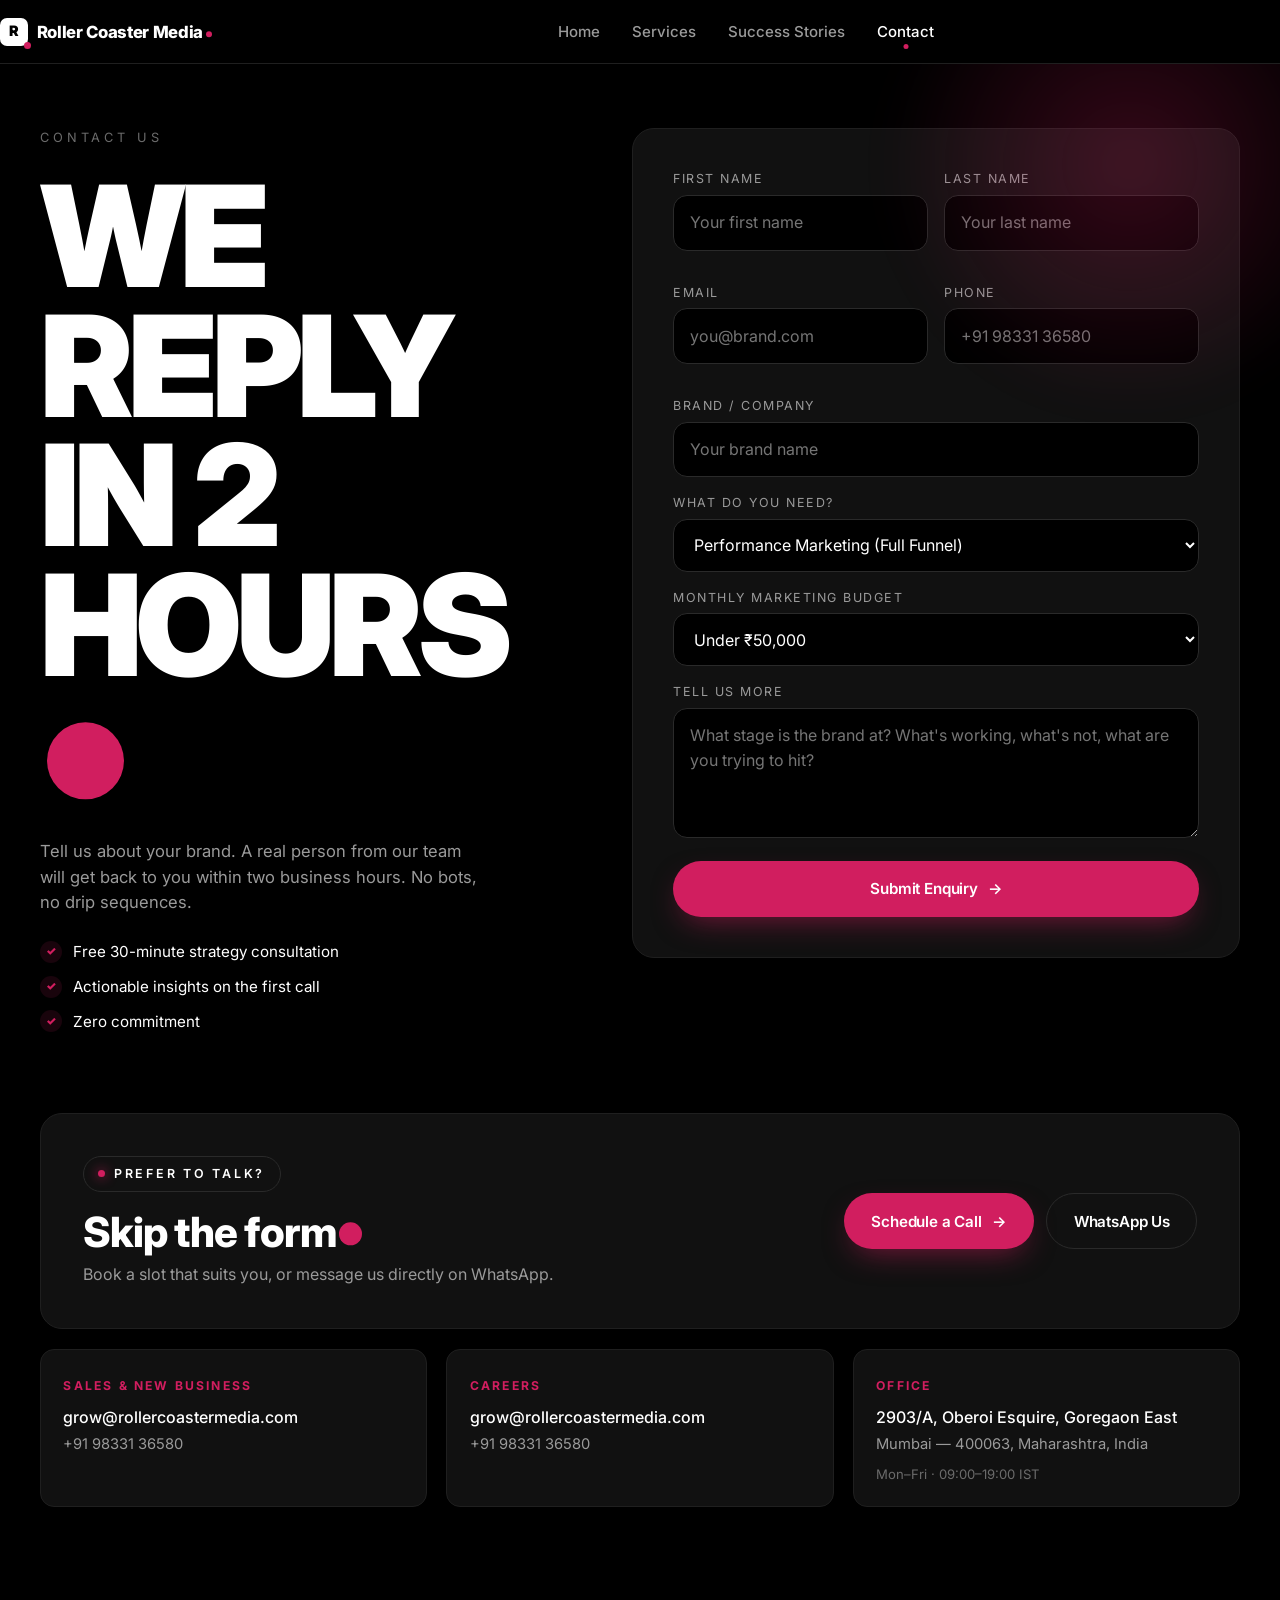
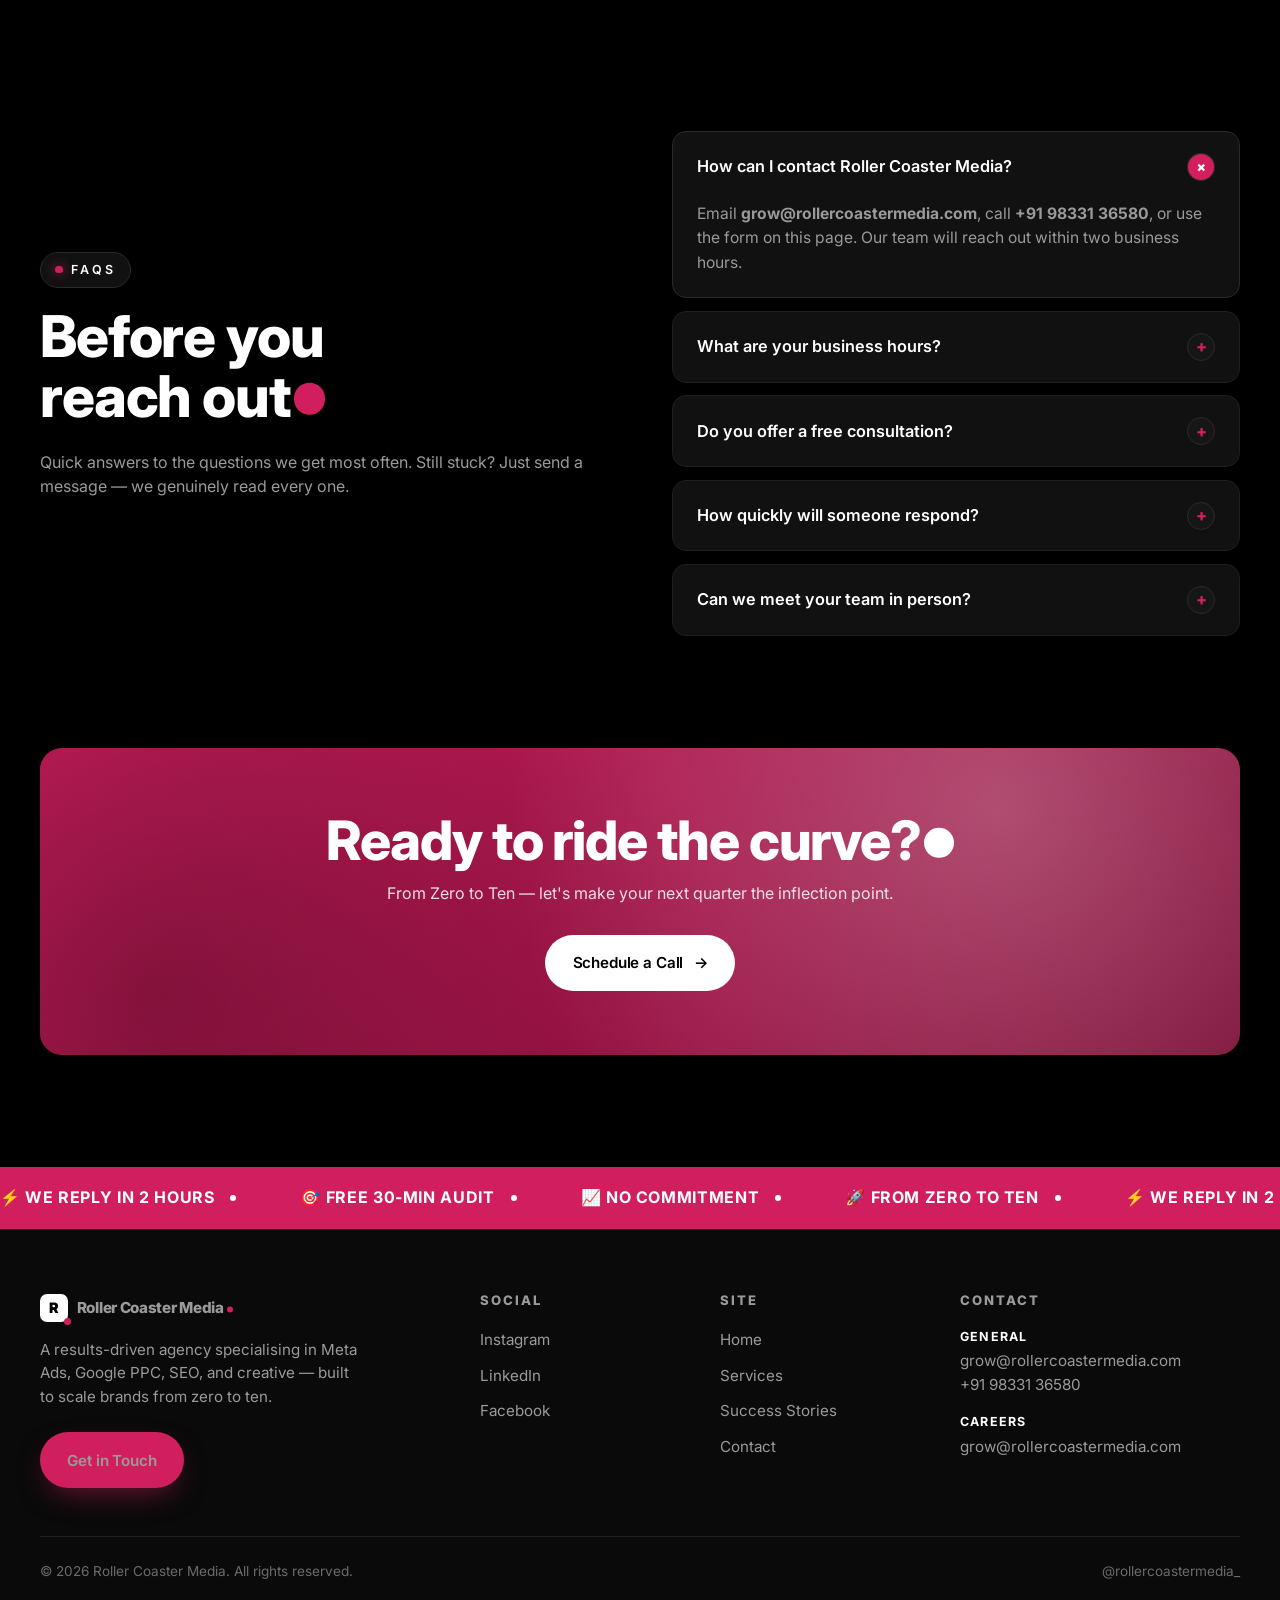
==== contact/index.html @ c0e404f9 "Add files via upload" ====
<!DOCTYPE html>
<html lang="en">
<head>
<meta charset="UTF-8">
<meta name="viewport" content="width=device-width, initial-scale=1.0">
<link rel="icon" href="../favicon.ico" sizes="any">
<link rel="icon" href="../favicon.svg" type="image/svg+xml">
<link rel="icon" href="../favicon-32.png" type="image/png" sizes="32x32">
<link rel="apple-touch-icon" href="../apple-touch-icon.png">
<link rel="manifest" href="../site.webmanifest">
<meta name="theme-color" content="#000000">
<title>Contact — Roller Coaster Media</title>
<meta name="description" content="Talk to Roller Coaster Media. Book a free 30-minute strategy call. We reply in 2 hours.">
<link rel="preconnect" href="https://fonts.googleapis.com">
<link rel="preconnect" href="https://fonts.gstatic.com" crossorigin>
<link href="https://fonts.googleapis.com/css2?family=Inter:wght@400;500;600;700;800;900&display=swap" rel="stylesheet">
<link rel="stylesheet" href="../styles.css">
<!-- Meta Pixel Code -->
<script>
!function(f,b,e,v,n,t,s)
{if(f.fbq)return;n=f.fbq=function(){n.callMethod?
n.callMethod.apply(n,arguments):n.queue.push(arguments)};
if(!f._fbq)f._fbq=n;n.push=n;n.loaded=!0;n.version='2.0';
n.queue=[];t=b.createElement(e);t.async=!0;
t.src=v;s=b.getElementsByTagName(e)[0];
s.parentNode.insertBefore(t,s)}(window, document,'script',
'https://connect.facebook.net/en_US/fbevents.js');
fbq('init', '1390845873037111');
fbq('track', 'PageView');
</script>
<noscript><img height="1" width="1" style="display:none"
src="https://www.facebook.com/tr?id=1390845873037111&ev=PageView&noscript=1"
/></noscript>
<!-- End Meta Pixel Code -->
</head>
<body>

<!-- NAV -->
<header class="nav">
    <div class="container nav-inner">
        <a href="../" class="brand">
            <span class="mark">R</span>
            <span>Roller Coaster Media<span class="dot" style="background:var(--rcm-magenta);width:6px;height:6px;display:inline-block;border-radius:50%;margin-left:3px;"></span></span>
        </a>
        <ul class="nav-links">
            <li><a href="../">Home</a></li>
            <li><a href="../services/">Services</a></li>
            <li><a href="../success-stories/">Success Stories</a></li>
            <li><a href="../contact/" class="active">Contact</a></li>
        </ul>
        <div class="nav-cta">
            <button class="menu-toggle" aria-label="Open menu">
                <svg width="20" height="20" viewBox="0 0 24 24" fill="none" stroke="currentColor" stroke-width="2.2"><path d="M4 7h16M4 12h16M4 17h16"/></svg>
            </button>
        </div>
    </div>
</header>

<!-- CONTACT TOP: heading + form -->
<section class="hero contact-top" id="contact-form">
    <div class="container">
        <div class="contact-grid">
            <div class="contact-intro">
                <p class="hero-tag">Contact Us</p>
                <h1 class="contact-h1">We reply<br>in 2 hours<span class="dot"></span></h1>
                <p class="sub">Tell us about your brand. A real person from our team will get back to you within two business hours. No bots, no drip sequences.</p>
                <ul class="contact-points">
                    <li>Free 30-minute strategy consultation</li>
                    <li>Actionable insights on the first call</li>
                    <li>Zero commitment</li>
                </ul>
            </div>
            <div class="contact-form-wrap">
                <form class="form" data-formspree action="https://formspree.io/f/xwlpdyoe" method="POST">
                    <div class="row">
                        <div class="field">
                            <label for="fname">First name</label>
                            <input id="fname" name="first_name" type="text" required placeholder="Your first name">
                        </div>
                        <div class="field">
                            <label for="lname">Last name</label>
                            <input id="lname" name="last_name" type="text" required placeholder="Your last name">
                        </div>
                    </div>
                    <div class="row">
                        <div class="field">
                            <label for="email">Email</label>
                            <input id="email" name="email" type="email" required placeholder="you@brand.com">
                        </div>
                        <div class="field">
                            <label for="phone">Phone</label>
                            <input id="phone" name="phone" type="tel" placeholder="+91 98331 36580">
                        </div>
                    </div>
                    <div class="field">
                        <label for="brand">Brand / Company</label>
                        <input id="brand" name="brand" type="text" placeholder="Your brand name">
                    </div>
                    <div class="field">
                        <label for="service">What do you need?</label>
                        <select id="service" name="service">
                            <option>Performance Marketing (Full Funnel)</option>
                            <option>Meta Ads</option>
                            <option>Google PPC</option>
                            <option>SEO</option>
                            <option>Social Media Management</option>
                            <option>Creative &amp; Copy</option>
                            <option>Not sure yet — let's chat</option>
                        </select>
                    </div>
                    <div class="field">
                        <label for="budget">Monthly marketing budget</label>
                        <select id="budget" name="budget">
                            <option>Under ₹50,000</option>
                            <option>₹50,000 – ₹1,50,000</option>
                            <option>₹1,50,000 – ₹5,00,000</option>
                            <option>₹5,00,000 – ₹15,00,000</option>
                            <option>₹15,00,000+</option>
                        </select>
                    </div>
                    <div class="field">
                        <label for="msg">Tell us more</label>
                        <textarea id="msg" name="message" placeholder="What stage is the brand at? What's working, what's not, what are you trying to hit?"></textarea>
                    </div>
                    <!-- Honeypot anti-spam (bots fill this; humans don't see it) -->
                    <input type="text" name="_gotcha" style="display:none" tabindex="-1" autocomplete="off">
                    <button type="submit" class="btn btn-primary" style="width:100%;">Submit Enquiry <span class="arrow">→</span></button>
                    <p class="form-status" data-form-status style="margin:1rem 0 0;font-size:.9rem;color:var(--rcm-text-muted);display:none;"></p>
                </form>
            </div>
        </div>
    </div>
</section>

<!-- PREFER TO TALK: call + WhatsApp + details -->
<section style="padding-top:0;">
    <div class="container">
        <div class="talk-band reveal">
            <div>
                <span class="eyebrow">Prefer to talk?</span>
                <h2 style="margin-top:1.2rem;">Skip the form<span class="dot"></span></h2>
                <p style="margin:0;">Book a slot that suits you, or message us directly on WhatsApp.</p>
            </div>
            <div class="talk-actions">
                <a href="https://calendly.com/aayushkothari1997/30min" target="_blank" rel="noopener" class="btn btn-primary">Schedule a Call <span class="arrow">→</span></a>
                <a href="https://wa.me/919833136580" target="_blank" rel="noopener" class="btn btn-ghost">WhatsApp Us</a>
            </div>
        </div>

        <div class="contact-cards reveal">
            <div class="contact-card">
                <strong>Sales &amp; New Business</strong>
                <div class="main"><a href="mailto:grow@rollercoastermedia.com">grow@rollercoastermedia.com</a></div>
                <div class="sub2"><a href="tel:+919833136580">+91 98331 36580</a></div>
            </div>
            <div class="contact-card">
                <strong>Careers</strong>
                <div class="main"><a href="mailto:grow@rollercoastermedia.com">grow@rollercoastermedia.com</a></div>
                <div class="sub2"><a href="tel:+919833136580">+91 98331 36580</a></div>
            </div>
            <div class="contact-card">
                <strong>Office</strong>
                <div class="main">2903/A, Oberoi Esquire, Goregaon East</div>
                <div class="sub2">Mumbai &mdash; 400063, Maharashtra, India</div>
                <div class="hours">Mon–Fri · 09:00–19:00 IST</div>
            </div>
        </div>
    </div>
</section>

<!-- FAQ -->
<section>
    <div class="container">
        <div class="split">
            <div class="reveal">
                <span class="eyebrow">FAQs</span>
                <h2 style="margin-top:1.2rem;">Before you <br>reach out<span class="dot"></span></h2>
                <p>Quick answers to the questions we get most often. Still stuck? Just send a message — we genuinely read every one.</p>
            </div>
            <div class="faq-list reveal">
                <details class="faq" open>
                    <summary>How can I contact Roller Coaster Media?</summary>
                    <div class="body">Email <strong>grow@rollercoastermedia.com</strong>, call <strong>+91 98331 36580</strong>, or use the form on this page. Our team will reach out within two business hours.</div>
                </details>
                <details class="faq">
                    <summary>What are your business hours?</summary>
                    <div class="body">Monday to Friday, 9:00 AM – 7:00 PM IST. Messages received outside these hours get a reply on the next working day.</div>
                </details>
                <details class="faq">
                    <summary>Do you offer a free consultation?</summary>
                    <div class="body">Yes — every new conversation starts with a free 30-minute audit. We use it to understand your business and recommend the right approach. No commitment required.</div>
                </details>
                <details class="faq">
                    <summary>How quickly will someone respond?</summary>
                    <div class="body">Within two business hours on weekdays. If you reach out over the weekend, expect a reply by Monday morning IST.</div>
                </details>
                <details class="faq">
                    <summary>Can we meet your team in person?</summary>
                    <div class="body">In-person meetings can be arranged at our Mumbai office. Most discovery calls happen over Google Meet or Zoom — it's faster and lets us share screens.</div>
                </details>
            </div>
        </div>
    </div>
</section>

<!-- BIG CTA -->
<section style="padding-top:0;">
    <div class="container">
        <div class="cta-band reveal">
            <h2>Ready to ride the curve?<span class="dot" style="background:#fff;"></span></h2>
            <p>From Zero to Ten — let's make your next quarter the inflection point.</p>
            <a href="https://calendly.com/aayushkothari1997/30min" target="_blank" rel="noopener" class="btn btn-white">Schedule a Call <span class="arrow">→</span></a>
        </div>
    </div>
</section>

<!-- TICKER -->
<div class="ticker marquee">
    <div class="marquee-track">
        <span class="marquee-item">⚡ WE REPLY IN 2 HOURS</span>
        <span class="marquee-item">🎯 FREE 30-MIN AUDIT</span>
        <span class="marquee-item">📈 NO COMMITMENT</span>
        <span class="marquee-item">🚀 FROM ZERO TO TEN</span>
        <span class="marquee-item">⚡ WE REPLY IN 2 HOURS</span>
        <span class="marquee-item">🎯 FREE 30-MIN AUDIT</span>
        <span class="marquee-item">📈 NO COMMITMENT</span>
        <span class="marquee-item">🚀 FROM ZERO TO TEN</span>
    </div>
</div>

<!-- FOOTER -->
<footer class="footer">
    <div class="container">
        <div class="footer-grid">
            <div class="brand-block">
                <a href="../" class="brand">
                    <span class="mark">R</span>
                    <span>Roller Coaster Media<span class="dot" style="background:var(--rcm-magenta);width:6px;height:6px;display:inline-block;border-radius:50%;margin-left:3px;"></span></span>
                </a>
                <p>A results-driven agency specialising in Meta Ads, Google PPC, SEO, and creative — built to scale brands from zero to ten.</p>
                <a href="https://calendly.com/aayushkothari1997/30min" target="_blank" rel="noopener" class="btn btn-primary">Get in Touch</a>
            </div>
            <div>
                <h4>Social</h4>
                <ul>
                    <li><a href="https://www.instagram.com/rollercoastermedia_?utm_source=ig_web_button_share_sheet&amp;igsh=ZDNlZDc0MzIxNw==" target="_blank" rel="noopener">Instagram</a></li>
                    <li><a href="https://www.linkedin.com/company/roller-coaster-media/?viewAsMember=true" target="_blank" rel="noopener">LinkedIn</a></li>
                    <li><a href="https://www.facebook.com/profile.php?id=61573423359016" target="_blank" rel="noopener">Facebook</a></li>
                </ul>
            </div>
            <div>
                <h4>Site</h4>
                <ul>
                    <li><a href="../">Home</a></li>
                    <li><a href="../services/">Services</a></li>
                    <li><a href="../success-stories/">Success Stories</a></li>
                    <li><a href="../contact/">Contact</a></li>
                </ul>
            </div>
            <div>
                <h4>Contact</h4>
                <div class="contact-item">
                    <strong>General</strong>
                    <a href="mailto:grow@rollercoastermedia.com">grow@rollercoastermedia.com</a><br><a href="tel:+919833136580">+91 98331 36580</a>
                </div>
                <div class="contact-item" style="margin-top:1rem;">
                    <strong>Careers</strong>
                    <a href="mailto:grow@rollercoastermedia.com">grow@rollercoastermedia.com</a>
                </div>
            </div>
        </div>
        <div class="footer-bottom">
            <div>© <span data-year>2026</span> Roller Coaster Media. All rights reserved.</div>
            <div>@rollercoastermedia_</div>
        </div>
    </div>
</footer>

<script src="../script.js"></script>
</body>
</html>
---- styles.css ----
/* ============================================
   ROLLER COASTER MEDIA — Brand stylesheet
   Palette: Pure black + crisp white + magenta dot accent
   Type:    Bold sans-serif (Inter / system stack)
   ============================================ */

/* ---------- DESIGN TOKENS ---------- */
:root {
    --rcm-black: #000000;
    --rcm-off-black: #0a0a0a;
    --rcm-surface: #111111;
    --rcm-surface-2: #161616;
    --rcm-border: #1f1f1f;
    --rcm-border-strong: #2a2a2a;
    --rcm-text: #ffffff;
    --rcm-text-muted: #9a9a9a;
    --rcm-text-dim: #6b6b6b;
    --rcm-magenta: #d11e5f;
    --rcm-magenta-bright: #ec1d6e;
    --rcm-magenta-soft: rgba(209, 30, 95, 0.12);

    --max-w: 1280px;
    --gutter: clamp(1.25rem, 4vw, 2.5rem);

    --radius-sm: 6px;
    --radius: 14px;
    --radius-lg: 22px;
    --radius-pill: 999px;

    --ease: cubic-bezier(.2, .8, .2, 1);

    --font-sans: 'Inter', -apple-system, BlinkMacSystemFont, "Segoe UI",
        Roboto, Helvetica, Arial, sans-serif;
}

/* ---------- RESET ---------- */
*, *::before, *::after { box-sizing: border-box; }
html { -webkit-text-size-adjust: 100%; scroll-behavior: smooth; }
body {
    margin: 0;
    background: var(--rcm-black);
    color: var(--rcm-text);
    font-family: var(--font-sans);
    font-size: 16px;
    line-height: 1.55;
    -webkit-font-smoothing: antialiased;
    -moz-osx-font-smoothing: grayscale;
    overflow-x: hidden;
}
img, svg { max-width: 100%; display: block; }
a { color: inherit; text-decoration: none; }
button { font: inherit; cursor: pointer; }
input, textarea, select { font: inherit; color: inherit; }

/* ---------- TYPOGRAPHY ---------- */
h1, h2, h3, h4 {
    margin: 0 0 .4em;
    font-weight: 800;
    letter-spacing: -0.02em;
    line-height: 1.04;
}
h1 { font-size: clamp(2.6rem, 7vw, 6rem); }
h2 { font-size: clamp(2rem, 4.5vw, 3.6rem); }
h3 { font-size: clamp(1.35rem, 2.2vw, 1.8rem); }
h4 { font-size: 1.1rem; letter-spacing: 0; }
p  { margin: 0 0 1em; color: var(--rcm-text-muted); }

.eyebrow {
    display: inline-flex;
    align-items: center;
    gap: .55rem;
    font-size: .78rem;
    font-weight: 600;
    letter-spacing: .22em;
    text-transform: uppercase;
    color: var(--rcm-text);
    padding: .45rem .9rem;
    border: 1px solid var(--rcm-border-strong);
    border-radius: var(--radius-pill);
    background: var(--rcm-surface);
}
.eyebrow::before {
    content: "";
    width: .45rem; height: .45rem;
    border-radius: 50%;
    background: var(--rcm-magenta);
    box-shadow: 0 0 12px var(--rcm-magenta);
}

/* Magenta dot — signature brand mark */
.dot {
    display: inline-block;
    width: .55em; height: .55em;
    background: var(--rcm-magenta);
    border-radius: 50%;
    vertical-align: baseline;
    margin-left: .05em;
    transform: translateY(-.04em);
}
.accent { color: var(--rcm-magenta); }

/* ---------- LAYOUT ---------- */
.container {
    max-width: var(--max-w);
    margin: 0 auto;
    padding: 0 var(--gutter);
}
section { padding: clamp(4rem, 9vw, 7rem) 0; position: relative; }
.section-head { max-width: 760px; margin-bottom: 3rem; }
.section-head h2 { margin-bottom: .6rem; }
.section-head p { font-size: 1.05rem; max-width: 580px; }

/* ---------- BUTTONS ---------- */
.btn {
    display: inline-flex;
    align-items: center;
    justify-content: center;
    gap: .65rem;
    padding: .95rem 1.65rem;
    border-radius: var(--radius-pill);
    font-weight: 600;
    font-size: .95rem;
    letter-spacing: -0.01em;
    border: 1px solid transparent;
    transition: transform .25s var(--ease), background .25s, color .25s, border-color .25s;
    white-space: nowrap;
}
.btn:hover { transform: translateY(-2px); }
.btn-primary {
    background: var(--rcm-magenta);
    color: #fff;
    box-shadow: 0 12px 30px -10px rgba(209, 30, 95, .55);
}
.btn-primary:hover { background: var(--rcm-magenta-bright); }
.btn-ghost {
    background: transparent;
    color: var(--rcm-text);
    border-color: var(--rcm-border-strong);
}
.btn-ghost:hover { background: #fff; color: var(--rcm-black); border-color: #fff; }
.btn-white { background: #fff; color: var(--rcm-black); }
.btn-white:hover { background: var(--rcm-magenta); color: #fff; }
.btn .arrow { transition: transform .25s var(--ease); }
.btn:hover .arrow { transform: translateX(4px); }

/* ---------- NAVBAR ---------- */
.nav {
    position: sticky;
    top: 0; z-index: 80;
    background: rgba(0, 0, 0, .75);
    backdrop-filter: blur(14px);
    -webkit-backdrop-filter: blur(14px);
    border-bottom: 1px solid var(--rcm-border);
}
.nav-inner {
    display: flex;
    align-items: center;
    justify-content: space-between;
    padding: 1.1rem 0;
}
.brand {
    display: inline-flex;
    align-items: center;
    gap: .55rem;
    font-weight: 800;
    font-size: 1.05rem;
    letter-spacing: -0.02em;
}
.brand .mark {
    width: 28px; height: 28px;
    background: #fff;
    color: var(--rcm-black);
    border-radius: 7px;
    display: grid; place-items: center;
    font-size: .9rem;
    font-weight: 900;
    position: relative;
}
.brand .mark::after {
    content: "";
    position: absolute;
    width: 7px; height: 7px;
    background: var(--rcm-magenta);
    border-radius: 50%;
    right: -3px; bottom: -3px;
}
.nav-links {
    display: flex; gap: 2rem;
    list-style: none; margin: 0; padding: 0;
}
.nav-links a {
    font-size: .94rem;
    color: var(--rcm-text-muted);
    font-weight: 500;
    position: relative;
    transition: color .2s;
}
.nav-links a:hover,
.nav-links a.active { color: #fff; }
.nav-links a.active::after {
    content: "";
    position: absolute;
    left: 50%; bottom: -8px;
    width: 5px; height: 5px;
    background: var(--rcm-magenta);
    border-radius: 50%;
    transform: translateX(-50%);
}
.nav-cta { display: inline-flex; align-items: center; gap: .8rem; }
.menu-toggle {
    display: none;
    background: transparent;
    border: 1px solid var(--rcm-border-strong);
    border-radius: 10px;
    width: 42px; height: 42px;
    place-items: center;
    color: #fff;
}

@media (max-width: 880px) {
    .nav-links {
        position: fixed;
        inset: 64px 0 auto 0;
        flex-direction: column;
        background: var(--rcm-black);
        padding: 1.5rem var(--gutter) 2rem;
        gap: 1.2rem;
        border-bottom: 1px solid var(--rcm-border);
        transform: translateY(-110%);
        visibility: hidden;
        transition: transform .35s var(--ease), visibility .35s;
    }
    .nav-links.open { transform: translateY(0); visibility: visible; }
    .nav-links a { font-size: 1.1rem; color: #fff; }
    .menu-toggle { display: grid; }
    .nav-cta .btn { display: none; }
}

/* ---------- HERO (big poster type) ---------- */
.hero {
    padding-top: clamp(3rem, 7vw, 5rem);
    padding-bottom: clamp(3rem, 7vw, 5rem);
    position: relative;
    overflow: hidden;
}
.hero::before {
    content: "";
    position: absolute;
    width: 700px; height: 700px;
    background: radial-gradient(closest-side, rgba(209, 30, 95, .25), transparent 70%);
    top: -250px; right: -200px;
    filter: blur(20px);
    pointer-events: none;
}
.hero-grid {
    display: grid;
    grid-template-columns: 1.4fr 1fr;
    gap: clamp(2rem, 6vw, 5rem);
    align-items: end;
}
.hero h1 {
    font-size: clamp(3rem, 11vw, 9rem);
    font-weight: 900;
    text-transform: uppercase;
    letter-spacing: -0.04em;
    line-height: .92;
}
.hero h1 span.line { display: block; }
.hero .sub {
    font-size: clamp(1rem, 1.3vw, 1.15rem);
    color: var(--rcm-text-muted);
    max-width: 460px;
    margin: 0 0 2rem;
}
.hero-tag {
    font-size: .8rem;
    letter-spacing: .3em;
    text-transform: uppercase;
    color: var(--rcm-text-dim);
    margin-bottom: 1.5rem;
}
.hero-actions { display: flex; gap: 1rem; flex-wrap: wrap; }

@media (max-width: 880px) {
    .hero-grid { grid-template-columns: 1fr; }
}

/* ---------- MARQUEE TRUST STRIP ---------- */
.marquee {
    border-block: 1px solid var(--rcm-border);
    background: var(--rcm-off-black);
    padding: 1.4rem 0;
    overflow: hidden;
}
.marquee-track {
    display: flex;
    gap: 4rem;
    white-space: nowrap;
    animation: scroll 35s linear infinite;
    width: max-content;
}
.marquee-item {
    font-weight: 700;
    font-size: 1.4rem;
    letter-spacing: -0.02em;
    color: var(--rcm-text-muted);
    display: inline-flex;
    align-items: center;
    gap: 1rem;
}
.marquee-item::after {
    content: "";
    width: 6px; height: 6px;
    background: var(--rcm-magenta);
    border-radius: 50%;
    display: inline-block;
}
@keyframes scroll {
    from { transform: translateX(0); }
    to   { transform: translateX(-50%); }
}

/* ---------- STAT STRIP ---------- */
.stats {
    display: grid;
    grid-template-columns: repeat(4, 1fr);
    gap: 1px;
    background: var(--rcm-border);
    border: 1px solid var(--rcm-border);
    border-radius: var(--radius-lg);
    overflow: hidden;
}
.stat {
    background: var(--rcm-black);
    padding: 2rem;
}
.stat .n {
    font-size: clamp(2.4rem, 4.5vw, 3.6rem);
    font-weight: 900;
    letter-spacing: -0.04em;
    line-height: 1;
    margin: 0 0 .5rem;
}
.stat .n .dot { width: .25em; height: .25em; vertical-align: middle; }
.stat .l {
    font-size: .82rem;
    letter-spacing: .15em;
    text-transform: uppercase;
    color: var(--rcm-text-muted);
}
@media (max-width: 720px) {
    .stats { grid-template-columns: repeat(2, 1fr); }
}

/* ---------- SERVICE CARDS ---------- */
.cards {
    display: grid;
    grid-template-columns: repeat(3, 1fr);
    gap: 1.2rem;
}
@media (max-width: 980px) { .cards { grid-template-columns: repeat(2, 1fr); } }
@media (max-width: 640px) { .cards { grid-template-columns: 1fr; } }

.card {
    background: var(--rcm-surface);
    border: 1px solid var(--rcm-border);
    border-radius: var(--radius-lg);
    padding: 2rem 1.8rem;
    position: relative;
    overflow: hidden;
    transition: border-color .3s var(--ease), transform .3s var(--ease);
}
.card:hover {
    border-color: var(--rcm-magenta);
    transform: translateY(-4px);
}
.card::before {
    content: "";
    position: absolute;
    width: 220px; height: 220px;
    background: var(--rcm-magenta-soft);
    border-radius: 50%;
    top: -120px; right: -120px;
    filter: blur(40px);
    opacity: 0;
    transition: opacity .35s;
}
.card:hover::before { opacity: 1; }
.card .num {
    font-size: .8rem;
    letter-spacing: .25em;
    color: var(--rcm-text-dim);
    margin-bottom: 1.4rem;
    display: block;
}
.card .icon {
    width: 44px; height: 44px;
    background: var(--rcm-magenta);
    border-radius: 12px;
    display: grid; place-items: center;
    color: #fff;
    margin-bottom: 1.3rem;
    font-size: 1.2rem;
    font-weight: 800;
}
.card h3 { margin-bottom: .5rem; font-size: 1.3rem; }
.card p  { font-size: .95rem; margin: 0; }

/* ---------- BIG SPLIT SECTION ---------- */
.split {
    display: grid;
    grid-template-columns: 1fr 1fr;
    gap: clamp(2rem, 5vw, 4rem);
    align-items: center;
}
@media (max-width: 880px) { .split { grid-template-columns: 1fr; } }
.split-visual {
    position: relative;
    border-radius: var(--radius-lg);
    overflow: hidden;
    border: 1px solid var(--rcm-border);
    aspect-ratio: 5/4;
    background:
        radial-gradient(circle at 20% 20%, rgba(209, 30, 95, .35), transparent 50%),
        radial-gradient(circle at 80% 80%, rgba(209, 30, 95, .25), transparent 50%),
        var(--rcm-surface);
    display: grid; place-items: center;
    padding: 2rem;
}
.chart-grid {
    width: 100%; height: 100%;
    background-image:
        linear-gradient(rgba(255,255,255,.06) 1px, transparent 1px),
        linear-gradient(90deg, rgba(255,255,255,.06) 1px, transparent 1px);
    background-size: 40px 40px;
    position: absolute; inset: 0;
}

/* ---------- METRIC BARS ---------- */
.metrics { display: flex; flex-direction: column; gap: 1.1rem; width: 100%; position: relative; z-index: 2; }
.metric { background: rgba(0,0,0,.35); border: 1px solid var(--rcm-border-strong); padding: 1rem 1.2rem; border-radius: var(--radius); backdrop-filter: blur(8px); }
.metric .top { display: flex; justify-content: space-between; align-items: baseline; margin-bottom: .55rem; }
.metric .top .label { color: var(--rcm-text-muted); font-size: .85rem; letter-spacing: .08em; text-transform: uppercase; }
.metric .top .val { font-weight: 900; font-size: 1.3rem; letter-spacing: -0.02em; }
.metric .top .val .accent { color: var(--rcm-magenta); }
.bar { height: 6px; background: var(--rcm-border-strong); border-radius: 99px; overflow: hidden; position: relative; }
.bar > span { display: block; height: 100%; background: linear-gradient(90deg, var(--rcm-magenta), var(--rcm-magenta-bright)); border-radius: 99px; transform-origin: left; animation: grow 1.6s var(--ease) both; }
@keyframes grow { from { transform: scaleX(0); } to { transform: scaleX(1); } }

/* ---------- FAQ ---------- */
.faq-list { display: flex; flex-direction: column; gap: .8rem; }
.faq {
    background: var(--rcm-surface);
    border: 1px solid var(--rcm-border);
    border-radius: var(--radius);
    padding: 0;
    overflow: hidden;
    transition: border-color .25s;
}
.faq:hover, .faq[open] { border-color: var(--rcm-border-strong); }
.faq summary {
    list-style: none;
    cursor: pointer;
    padding: 1.3rem 1.5rem;
    display: flex;
    justify-content: space-between;
    align-items: center;
    gap: 1rem;
    font-weight: 600;
    font-size: 1.02rem;
}
.faq summary::-webkit-details-marker { display: none; }
.faq summary::after {
    content: "+";
    width: 28px; height: 28px;
    border-radius: 50%;
    background: var(--rcm-surface-2);
    border: 1px solid var(--rcm-border-strong);
    display: grid; place-items: center;
    font-weight: 800;
    color: var(--rcm-magenta);
    transition: transform .3s var(--ease), background .25s;
    flex-shrink: 0;
}
.faq[open] summary::after { transform: rotate(45deg); background: var(--rcm-magenta); color: #fff; }
.faq .body { padding: 0 1.5rem 1.4rem; color: var(--rcm-text-muted); font-size: .98rem; }

/* ---------- FORM ---------- */
.form {
    background: var(--rcm-surface);
    border: 1px solid var(--rcm-border);
    border-radius: var(--radius-lg);
    padding: clamp(1.5rem, 4vw, 2.5rem);
}
.form .row { display: grid; grid-template-columns: 1fr 1fr; gap: 1rem; margin-bottom: 1rem; }
@media (max-width: 640px) { .form .row { grid-template-columns: 1fr; } }
.form label {
    display: block;
    font-size: .78rem;
    letter-spacing: .12em;
    text-transform: uppercase;
    color: var(--rcm-text-muted);
    margin-bottom: .4rem;
}
.form input, .form textarea, .form select {
    width: 100%;
    background: var(--rcm-black);
    border: 1px solid var(--rcm-border-strong);
    color: #fff;
    padding: .9rem 1rem;
    border-radius: var(--radius);
    transition: border-color .25s;
    font-size: 1rem;
}
.form input:focus, .form textarea:focus, .form select:focus {
    outline: none;
    border-color: var(--rcm-magenta);
}
.form textarea { min-height: 130px; resize: vertical; }
.form .field { margin-bottom: 1rem; }

/* ---------- BLOG CARDS ---------- */
.blogs-grid {
    display: grid;
    grid-template-columns: repeat(3, 1fr);
    gap: 1.5rem;
}
@media (max-width: 880px) { .blogs-grid { grid-template-columns: repeat(2, 1fr); } }
@media (max-width: 600px) { .blogs-grid { grid-template-columns: 1fr; } }
.blog-card {
    background: var(--rcm-surface);
    border: 1px solid var(--rcm-border);
    border-radius: var(--radius-lg);
    overflow: hidden;
    display: flex;
    flex-direction: column;
    transition: transform .3s var(--ease), border-color .3s;
}
.blog-card:hover { transform: translateY(-4px); border-color: var(--rcm-magenta); }
.blog-thumb {
    aspect-ratio: 16/10;
    background: linear-gradient(135deg, #1a1a1a, #050505);
    position: relative;
    overflow: hidden;
}
.blog-thumb::before {
    content: "";
    position: absolute; inset: 0;
    background:
        radial-gradient(circle at var(--x, 30%) var(--y, 40%), rgba(209, 30, 95, .35), transparent 60%);
}
.blog-thumb .badge {
    position: absolute;
    top: 1rem; left: 1rem;
    background: rgba(0, 0, 0, .6);
    border: 1px solid var(--rcm-border-strong);
    padding: .35rem .8rem;
    border-radius: var(--radius-pill);
    font-size: .75rem;
    color: #fff;
    backdrop-filter: blur(6px);
    z-index: 2;
}
.blog-thumb .label-big {
    position: absolute;
    inset: 0;
    display: grid;
    place-items: center;
    color: #fff;
    font-weight: 900;
    font-size: 2rem;
    letter-spacing: -0.03em;
    text-align: center;
    padding: 1rem;
    z-index: 1;
    opacity: .9;
}
.blog-body { padding: 1.5rem; display: flex; flex-direction: column; flex: 1; }
.blog-body .date { font-size: .8rem; color: var(--rcm-text-dim); letter-spacing: .08em; margin-bottom: .8rem; text-transform: uppercase; }
.blog-body h3 { font-size: 1.18rem; margin-bottom: .6rem; line-height: 1.25; }
.blog-body p { font-size: .92rem; margin: 0 0 1.2rem; }
.blog-body .read-more {
    margin-top: auto;
    font-size: .9rem;
    font-weight: 600;
    color: var(--rcm-magenta);
    display: inline-flex; align-items: center; gap: .35rem;
}

/* ---------- LARGE CTA ---------- */
.cta-band {
    background: linear-gradient(135deg, var(--rcm-magenta) 0%, #7a0b34 100%);
    border-radius: var(--radius-lg);
    padding: clamp(2.5rem, 5vw, 4rem);
    text-align: center;
    position: relative;
    overflow: hidden;
}
.cta-band::before {
    content: "";
    position: absolute;
    inset: 0;
    background:
        radial-gradient(circle at 80% 20%, rgba(255,255,255,.25), transparent 50%),
        radial-gradient(circle at 10% 80%, rgba(0,0,0,.3), transparent 50%);
    pointer-events: none;
}
.cta-band > * { position: relative; }
.cta-band h2 { font-size: clamp(2rem, 5vw, 3.4rem); margin-bottom: .8rem; color: #fff; }
.cta-band p  { color: rgba(255,255,255,.85); max-width: 540px; margin: 0 auto 1.8rem; }

/* ---------- FOOTER ---------- */
.ticker {
    background: var(--rcm-magenta);
    color: #fff;
    padding: 1.1rem 0;
    overflow: hidden;
    border-block: 1px solid var(--rcm-magenta);
}
.ticker .marquee-track { animation-duration: 30s; }
.ticker .marquee-item { color: #fff; font-weight: 700; font-size: 1rem; letter-spacing: .04em; }
.ticker .marquee-item::after { background: #fff; }

.footer {
    background: var(--rcm-off-black);
    border-top: 1px solid var(--rcm-border);
    padding: 4rem 0 2rem;
}
.footer-grid {
    display: grid;
    grid-template-columns: 2fr 1fr 1fr 1.4fr;
    gap: 2.5rem;
    margin-bottom: 3rem;
}
@media (max-width: 880px) { .footer-grid { grid-template-columns: 1fr 1fr; } }
@media (max-width: 540px) { .footer-grid { grid-template-columns: 1fr; } }
.footer h4 {
    font-size: .82rem;
    text-transform: uppercase;
    letter-spacing: .15em;
    color: var(--rcm-text-muted);
    margin-bottom: 1.2rem;
}
.footer ul { list-style: none; padding: 0; margin: 0; display: flex; flex-direction: column; gap: .7rem; }
.footer a { color: var(--rcm-text-muted); font-size: .95rem; transition: color .2s; }
.footer a:hover { color: var(--rcm-magenta); }
.footer .brand-block p { font-size: .95rem; max-width: 320px; margin: 1rem 0 1.5rem; }
.footer .contact-item { font-size: .9rem; color: var(--rcm-text-muted); margin-bottom: .4rem; }
.footer .contact-item strong { color: #fff; display: block; font-size: .78rem; text-transform: uppercase; letter-spacing: .1em; margin-bottom: .2rem; }
.footer-bottom {
    border-top: 1px solid var(--rcm-border);
    padding-top: 1.5rem;
    display: flex;
    justify-content: space-between;
    flex-wrap: wrap;
    gap: 1rem;
    font-size: .85rem;
    color: var(--rcm-text-dim);
}

/* ---------- PROCESS STEPS ---------- */
.process {
    display: grid;
    grid-template-columns: repeat(4, 1fr);
    gap: 1.2rem;
    counter-reset: step;
}
@media (max-width: 880px) { .process { grid-template-columns: repeat(2, 1fr); } }
@media (max-width: 540px) { .process { grid-template-columns: 1fr; } }
.step {
    background: var(--rcm-surface);
    border: 1px solid var(--rcm-border);
    border-radius: var(--radius-lg);
    padding: 2rem 1.5rem;
    position: relative;
    counter-increment: step;
}
.step::before {
    content: "0" counter(step);
    position: absolute;
    top: 1.5rem; right: 1.5rem;
    font-size: 2.2rem;
    font-weight: 900;
    color: var(--rcm-magenta);
    line-height: 1;
    letter-spacing: -0.04em;
}
.step h3 { font-size: 1.15rem; margin: 2.2rem 0 .5rem; max-width: 180px; }
.step p { font-size: .9rem; margin: 0; }

/* ---------- BENEFIT LIST ---------- */
.bullets { list-style: none; padding: 0; margin: 0; display: flex; flex-direction: column; gap: .85rem; }
.bullets li {
    display: flex;
    align-items: flex-start;
    gap: .85rem;
    padding: .9rem 1rem;
    background: var(--rcm-surface);
    border: 1px solid var(--rcm-border);
    border-radius: var(--radius);
    color: var(--rcm-text);
    font-size: .95rem;
}
.bullets li::before {
    content: "✓";
    color: var(--rcm-magenta);
    font-weight: 900;
    margin-top: 0;
    font-size: 1.1rem;
    flex-shrink: 0;
    width: 22px; height: 22px;
    background: var(--rcm-magenta-soft);
    border-radius: 50%;
    display: grid; place-items: center;
    font-size: .75rem;
}

/* ---------- POSTER SECTION (echoes attached image) ---------- */
.poster {
    background: var(--rcm-black);
    border: 1px solid var(--rcm-border);
    border-radius: var(--radius-lg);
    padding: clamp(2.5rem, 6vw, 5rem) clamp(1.5rem, 4vw, 3rem);
}
.poster .massive {
    font-size: clamp(3rem, 14vw, 11rem);
    font-weight: 900;
    text-transform: uppercase;
    letter-spacing: -0.05em;
    line-height: .88;
    margin: 0;
}
.poster .massive span { display: block; }
.poster .tag {
    margin-top: 2rem;
    max-width: 380px;
    font-weight: 600;
    font-size: 1.1rem;
    line-height: 1.3;
}
.poster .handle {
    margin-top: 5rem;
    text-align: right;
    font-weight: 700;
    color: var(--rcm-magenta);
    font-size: clamp(1.2rem, 2vw, 1.6rem);
    letter-spacing: -0.02em;
}

/* ---------- LOGO STRIP ---------- */
.logo-strip {
    display: grid;
    grid-template-columns: repeat(6, 1fr);
    gap: 1px;
    background: var(--rcm-border);
    border: 1px solid var(--rcm-border);
    border-radius: var(--radius-lg);
    overflow: hidden;
}
@media (max-width: 880px) { .logo-strip { grid-template-columns: repeat(3, 1fr); } }
@media (max-width: 480px) { .logo-strip { grid-template-columns: repeat(2, 1fr); } }
.logo-cell {
    background: var(--rcm-black);
    padding: 1.8rem 1rem;
    display: grid; place-items: center;
    font-weight: 800;
    font-size: 1rem;
    letter-spacing: -0.01em;
    color: var(--rcm-text-muted);
    transition: color .25s, background .25s;
}
.logo-cell:hover { color: #fff; background: var(--rcm-surface); }

/* ---------- BIG NUMBERS ---------- */
.numbers {
    display: grid;
    grid-template-columns: repeat(3, 1fr);
    gap: 1.2rem;
}
@media (max-width: 720px) { .numbers { grid-template-columns: 1fr; } }
.number-card {
    background: var(--rcm-surface);
    border: 1px solid var(--rcm-border);
    border-radius: var(--radius-lg);
    padding: 2.2rem;
}
.number-card .big {
    font-size: clamp(3rem, 6vw, 5rem);
    font-weight: 900;
    letter-spacing: -0.05em;
    line-height: 1;
    margin: 0 0 .6rem;
}
.number-card .big .accent { color: var(--rcm-magenta); }
.number-card h4 { margin: 0 0 .4rem; font-size: 1.05rem; }
.number-card p { margin: 0; font-size: .92rem; }

/* ---------- UTIL ---------- */
.text-center { text-align: center; }
.mt-sm { margin-top: 1rem; }
.mt-md { margin-top: 2rem; }
.mt-lg { margin-top: 3rem; }
.mb-md { margin-bottom: 2rem; }

/* ---------- BRAND SLIDER (3 at a time, arrow nav) ---------- */
.slider-header {
    display: flex;
    align-items: flex-end;
    justify-content: space-between;
    gap: 2rem;
    margin-bottom: 2.5rem;
    flex-wrap: wrap;
}
.slider-header > div { max-width: 720px; }
.slider-controls {
    display: inline-flex;
    gap: .65rem;
    flex-shrink: 0;
}
.slider-btn {
    width: 52px; height: 52px;
    border-radius: 50%;
    background: var(--rcm-surface);
    border: 1px solid var(--rcm-border-strong);
    color: #fff;
    display: grid; place-items: center;
    cursor: pointer;
    transition: background .25s, border-color .25s, transform .25s var(--ease), opacity .25s;
}
.slider-btn:hover:not([disabled]) {
    background: var(--rcm-magenta);
    border-color: var(--rcm-magenta);
    transform: translateY(-2px);
}
.slider-btn[disabled] {
    opacity: .35;
    cursor: not-allowed;
}

.brand-slider {
    overflow: hidden;
    border-radius: var(--radius-lg);
}
.brand-track {
    display: flex;
    transition: transform .55s var(--ease);
    will-change: transform;
}
.brand-slot {
    flex: 0 0 calc((100% - 2 * 1.2rem) / 3);
    margin-right: 1.2rem;
    height: 160px;
    background: var(--rcm-surface);
    border: 1px solid var(--rcm-border);
    border-radius: var(--radius-lg);
    display: grid; place-items: center;
    font-weight: 800;
    font-size: 1.2rem;
    letter-spacing: -0.01em;
    color: var(--rcm-text-muted);
    text-align: center;
    padding: 1.5rem 1.2rem;
    transition: color .25s, border-color .25s, background .25s, transform .25s var(--ease);
}
.brand-slot:hover {
    color: #fff;
    border-color: var(--rcm-magenta);
    background: var(--rcm-surface-2);
    transform: translateY(-3px);
}
.brand-slot img {
    width: auto;
    max-width: 78%;
    object-fit: contain;
    opacity: .78;
    transition: opacity .25s, transform .35s var(--ease);
}
.brand-slot img.logo-wide   { max-height: 46px; }
.brand-slot img.logo-mid    { max-height: 62px; }
.brand-slot img.logo-square { max-height: 82px; }
.brand-slot img.logo-kg     { max-height: 92px; max-width: 88%; opacity: .95; }
.brand-slot:hover img { opacity: 1; transform: scale(1.05); }
.brand-slot.brand-text { font-size: 1.1rem; letter-spacing: .04em; }
@media (max-width: 540px) {
    .brand-slot img.logo-wide   { max-height: 40px; }
    .brand-slot img.logo-square { max-height: 74px; }
}

@media (max-width: 880px) {
    .brand-slot {
        flex-basis: calc((100% - 1 * 1rem) / 2);
        margin-right: 1rem;
        height: 140px;
        font-size: 1.05rem;
    }
}
@media (max-width: 540px) {
    .brand-slot {
        flex-basis: 100%;
        margin-right: 0;
        height: 130px;
    }
}

.slider-progress {
    margin-top: 1.8rem;
    height: 3px;
    background: var(--rcm-border);
    border-radius: 999px;
    overflow: hidden;
    position: relative;
}
.slider-progress-bar {
    display: block;
    height: 100%;
    width: 25%;
    background: linear-gradient(90deg, var(--rcm-magenta), var(--rcm-magenta-bright));
    border-radius: 999px;
    transform-origin: left;
    transition: width .5s var(--ease), transform .5s var(--ease);
}

/* ---------- VIDEO TESTIMONIALS ---------- */
.testimonials-grid {
    display: grid;
    grid-template-columns: repeat(3, 1fr);
    gap: 1.4rem;
}
@media (max-width: 980px) { .testimonials-grid { grid-template-columns: repeat(2, 1fr); } }
@media (max-width: 620px) { .testimonials-grid { grid-template-columns: 1fr; } }

.video-card {
    background: var(--rcm-surface);
    border: 1px solid var(--rcm-border);
    border-radius: var(--radius-lg);
    overflow: hidden;
    display: flex;
    flex-direction: column;
    transition: transform .3s var(--ease), border-color .3s;
    position: relative;
}
.video-card:hover { transform: translateY(-4px); border-color: var(--rcm-magenta); }
.video-thumb {
    aspect-ratio: 9 / 12;
    position: relative;
    overflow: hidden;
    cursor: pointer;
    background:
        radial-gradient(circle at 30% 30%, rgba(209, 30, 95, .35), transparent 55%),
        radial-gradient(circle at 70% 80%, rgba(20, 20, 20, 1), transparent 60%),
        linear-gradient(180deg, #1a1a1a, #050505);
}
.video-thumb::after {
    content: "";
    position: absolute; inset: 0;
    background: linear-gradient(180deg, transparent 40%, rgba(0,0,0,.75));
}
.video-thumb iframe,
.video-thumb video {
    position: absolute; inset: 0;
    width: 100%; height: 100%;
    border: none;
    z-index: 4;
    object-fit: cover;
    background: #000;
}
.video-thumb-img {
    position: absolute; inset: 0;
    width: 100%; height: 100%;
    object-fit: cover;
    z-index: 1;
    transition: transform .6s var(--ease), filter .3s;
}
.video-card:hover .video-thumb-img {
    transform: scale(1.04);
    filter: brightness(.85);
}
.play-btn {
    position: absolute;
    inset: 0;
    margin: auto;
    width: 72px; height: 72px;
    border-radius: 50%;
    background: var(--rcm-magenta);
    display: grid; place-items: center;
    z-index: 3;
    box-shadow: 0 18px 40px -10px rgba(209, 30, 95, .7);
    transition: transform .3s var(--ease), background .25s;
    border: none;
    cursor: pointer;
}
.video-card:hover .play-btn { transform: scale(1.08); background: var(--rcm-magenta-bright); }
.play-btn::after {
    content: "";
    width: 0; height: 0;
    border-left: 18px solid #fff;
    border-top: 11px solid transparent;
    border-bottom: 11px solid transparent;
    margin-left: 5px;
}
.video-quote {
    position: absolute;
    left: 1.3rem; right: 1.3rem; bottom: 1.3rem;
    color: #fff;
    font-weight: 600;
    font-size: 1rem;
    line-height: 1.35;
    z-index: 3;
    text-shadow: 0 2px 12px rgba(0,0,0,.6);
}
.video-tag {
    position: absolute;
    top: 1rem; left: 1rem;
    z-index: 3;
    background: rgba(0,0,0,.6);
    border: 1px solid var(--rcm-border-strong);
    padding: .35rem .8rem;
    border-radius: var(--radius-pill);
    font-size: .72rem;
    font-weight: 600;
    letter-spacing: .12em;
    text-transform: uppercase;
    color: #fff;
    backdrop-filter: blur(6px);
}
.video-meta {
    padding: 1.3rem 1.4rem 1.5rem;
    display: flex;
    align-items: center;
    gap: .9rem;
    border-top: 1px solid var(--rcm-border);
}
.avatar {
    width: 44px; height: 44px;
    border-radius: 50%;
    background: var(--rcm-magenta);
    color: #fff;
    display: grid; place-items: center;
    font-weight: 800;
    font-size: 1rem;
    flex-shrink: 0;
}
.video-meta .name {
    font-weight: 700;
    font-size: .98rem;
    line-height: 1.2;
}
.video-meta .role {
    font-size: .82rem;
    color: var(--rcm-text-muted);
    margin-top: .1rem;
}
.video-meta .result {
    margin-left: auto;
    text-align: right;
    font-weight: 800;
    color: var(--rcm-magenta);
    font-size: 1rem;
    line-height: 1;
    letter-spacing: -0.02em;
}
.video-meta .result span {
    display: block;
    color: var(--rcm-text-muted);
    font-size: .68rem;
    font-weight: 600;
    letter-spacing: .12em;
    text-transform: uppercase;
    margin-top: .25rem;
}

/* ---------- CALENDLY BAND ---------- */
.calendly-band {
    background: linear-gradient(135deg, #100008 0%, #14060f 50%, #1a0c14 100%);
    border: 1px solid var(--rcm-magenta);
    border-radius: var(--radius-lg);
    padding: clamp(2.5rem, 6vw, 4.5rem);
    text-align: center;
    position: relative;
    overflow: hidden;
}
.calendly-band::before {
    content: "";
    position: absolute;
    width: 600px; height: 600px;
    background: radial-gradient(closest-side, rgba(209, 30, 95, .35), transparent 70%);
    top: -200px; left: 50%;
    transform: translateX(-50%);
    filter: blur(20px);
    pointer-events: none;
}
.calendly-band > * { position: relative; z-index: 1; }
.calendly-band .label {
    display: inline-flex;
    align-items: center; gap: .55rem;
    background: rgba(209, 30, 95, .15);
    border: 1px solid var(--rcm-magenta);
    color: #fff;
    padding: .5rem 1.1rem;
    border-radius: var(--radius-pill);
    font-size: .8rem;
    font-weight: 600;
    letter-spacing: .15em;
    text-transform: uppercase;
    margin-bottom: 1.5rem;
}
.calendly-band .label::before {
    content: "";
    width: 8px; height: 8px;
    background: #2ecc71;
    border-radius: 50%;
    box-shadow: 0 0 12px #2ecc71;
    animation: pulse 1.6s ease-in-out infinite;
}
@keyframes pulse { 0%,100% { opacity: 1; } 50% { opacity: .35; } }
.calendly-band h2 {
    font-size: clamp(2.2rem, 5vw, 3.8rem);
    margin-bottom: 1rem;
}
.calendly-band .sub {
    color: var(--rcm-text-muted);
    max-width: 600px;
    margin: 0 auto 2rem;
    font-size: 1.05rem;
}
.calendly-band .perks {
    display: flex;
    justify-content: center;
    gap: 1.5rem;
    flex-wrap: wrap;
    margin-top: 1.8rem;
    font-size: .88rem;
    color: var(--rcm-text-muted);
}
.calendly-band .perks > div {
    display: inline-flex;
    align-items: center; gap: .5rem;
}
.calendly-band .perks > div::before {
    content: "✓";
    color: var(--rcm-magenta);
    font-weight: 900;
    width: 18px; height: 18px;
    border-radius: 50%;
    background: var(--rcm-magenta-soft);
    display: grid; place-items: center;
    font-size: .7rem;
}

/* ---------- CASE STUDIES ---------- */
.case {
    background: var(--rcm-surface);
    border: 1px solid var(--rcm-border);
    border-radius: var(--radius-lg);
    padding: clamp(1.5rem, 4vw, 2.75rem);
    margin-bottom: 1.6rem;
    position: relative;
    overflow: hidden;
}
.case::before {
    content: "";
    position: absolute;
    width: 420px; height: 420px;
    background: radial-gradient(closest-side, rgba(209, 30, 95, .18), transparent 70%);
    top: -180px; right: -140px;
    pointer-events: none;
}
.case > * { position: relative; }
.case-head {
    display: flex;
    justify-content: space-between;
    align-items: flex-end;
    gap: 2rem;
    flex-wrap: wrap;
    margin-bottom: 2rem;
}
.case-tag {
    font-size: .74rem;
    letter-spacing: .16em;
    text-transform: uppercase;
    color: var(--rcm-text-muted);
}
.case-title {
    font-size: clamp(2rem, 4.5vw, 3.2rem);
    font-weight: 900;
    letter-spacing: -0.03em;
    margin: .6rem 0 .4rem;
}
.case-lede { color: #fff; font-size: 1.08rem; margin: 0; max-width: 520px; }
.case-hero-stat { text-align: right; }
.case-hero-stat .big {
    font-size: clamp(3rem, 7vw, 5rem);
    font-weight: 900;
    letter-spacing: -0.05em;
    line-height: 1;
}
.case-hero-stat .lbl {
    font-size: .8rem;
    letter-spacing: .12em;
    text-transform: uppercase;
    color: var(--rcm-text-muted);
    margin-top: .4rem;
}
.case-stats {
    display: grid;
    grid-template-columns: repeat(4, 1fr);
    gap: 1px;
    background: var(--rcm-border);
    border: 1px solid var(--rcm-border);
    border-radius: var(--radius);
    overflow: hidden;
    margin-bottom: 2rem;
}
.case-stats > div { background: var(--rcm-black); padding: 1.2rem 1.3rem; }
.case-stats b { display: block; font-size: 1.45rem; font-weight: 900; letter-spacing: -0.02em; }
.case-stats span { font-size: .76rem; letter-spacing: .1em; text-transform: uppercase; color: var(--rcm-text-muted); }
.case-body {
    display: grid;
    grid-template-columns: repeat(3, 1fr);
    gap: 1.6rem;
}
.case-body h4 { color: var(--rcm-magenta); font-size: .82rem; letter-spacing: .16em; text-transform: uppercase; margin-bottom: .6rem; }
.case-body p { font-size: .95rem; margin: 0; }
.case-chart { margin-top: 2.2rem; }
.chart-label { font-size: .76rem; letter-spacing: .14em; text-transform: uppercase; color: var(--rcm-text-muted); margin-bottom: 1rem; }
.bars {
    display: flex;
    align-items: flex-end;
    gap: .7rem;
    height: 170px;
    padding-top: 1.6rem;
    border-bottom: 1px solid var(--rcm-border-strong);
}
.bars span {
    flex: 1;
    height: var(--h);
    background: linear-gradient(180deg, var(--rcm-magenta-bright), var(--rcm-magenta));
    border-radius: 8px 8px 0 0;
    position: relative;
    transform-origin: bottom;
    animation: barUp 1.2s var(--ease) both;
}
.bars span::before {
    content: attr(data-v);
    position: absolute; top: -1.4rem; left: 50%;
    transform: translateX(-50%);
    font-size: .75rem; font-weight: 700; color: #fff;
}
.bars span::after {
    content: attr(data-m);
    position: absolute; bottom: -1.5rem; left: 50%;
    transform: translateX(-50%);
    font-size: .68rem; color: var(--rcm-text-dim); white-space: nowrap;
}
@keyframes barUp { from { transform: scaleY(0); } to { transform: scaleY(1); } }
.case-compare {
    margin-top: 2rem;
    display: grid;
    grid-template-columns: 1fr auto 1fr;
    gap: 1rem;
    align-items: center;
}
.case-compare > .before, .case-compare > .after {
    border: 1px solid var(--rcm-border-strong);
    border-radius: var(--radius);
    padding: 1.3rem 1.4rem;
    display: grid;
    grid-template-columns: auto 1fr;
    column-gap: .8rem;
    row-gap: .3rem;
    align-items: baseline;
}
.case-compare span { grid-column: 1 / -1; font-size: .76rem; letter-spacing: .14em; text-transform: uppercase; color: var(--rcm-text-muted); margin-bottom: .4rem; }
.case-compare b { font-size: 1.5rem; font-weight: 900; letter-spacing: -0.02em; }
.case-compare em { font-style: normal; font-size: .85rem; color: var(--rcm-text-muted); }
.case-compare .before b { color: var(--rcm-text-muted); }
.case-compare .after { border-color: var(--rcm-magenta); background: var(--rcm-magenta-soft); }
.case-compare .after b { color: #fff; }
.arrow-mid { font-size: 1.8rem; color: var(--rcm-magenta); font-weight: 900; }
.case-foot { margin-top: 2.6rem; }
.case-foot .read-more { color: var(--rcm-magenta); font-weight: 600; font-size: .92rem; }

@media (max-width: 880px) {
    .case-stats { grid-template-columns: repeat(2, 1fr); }
    .case-body { grid-template-columns: 1fr; }
    .case-hero-stat { text-align: left; }
}
@media (max-width: 600px) {
    .case-compare { grid-template-columns: 1fr; }
    .arrow-mid { transform: rotate(90deg); justify-self: center; }
    .bars { gap: .35rem; }
    .bars span::after { font-size: .58rem; }
}

/* ---------- TESTIMONIALS (vertical Shorts layout) ---------- */
.testimonials-grid.two {
    grid-template-columns: repeat(2, 1fr);
    max-width: 680px;
    margin: 0 auto;
    gap: 1.4rem;
}
.testimonials-grid.two .video-thumb {
    aspect-ratio: 9 / 16;           /* matches YouTube Shorts, so thumbnails fill edge to edge */
    background: #0a0a0a;
}
.testimonials-grid.two .video-thumb::after {
    background: linear-gradient(180deg, rgba(0,0,0,.35) 0%, transparent 22%, transparent 70%, rgba(0,0,0,.55) 100%);
    z-index: 2;
    pointer-events: none;
}
.testimonials-grid.two .video-tag { z-index: 3; }
.video-thumb-img { color: transparent; font-size: 0; }   /* hide alt text while the thumbnail loads */
.video-body {
    padding: 1.3rem 1.4rem 1.4rem;
    border-top: 1px solid var(--rcm-border);
    display: flex;
    flex-direction: column;
    gap: 1.1rem;
    flex: 1;
}
.video-body .video-quote {
    position: static;
    margin: 0;
    font-size: 1.02rem;
    font-weight: 600;
    line-height: 1.4;
    color: #fff;
    text-shadow: none;
}
.video-body .video-meta {
    padding: 0;
    border-top: none;
    margin-top: auto;
}

@media (max-width: 620px) {
    .testimonials-grid.two { gap: .75rem; }
    .testimonials-grid.two .play-btn { width: 52px; height: 52px; }
    .testimonials-grid.two .play-btn::after { border-left-width: 14px; border-top-width: 9px; border-bottom-width: 9px; margin-left: 4px; }
    .testimonials-grid.two .video-tag { top: .6rem; left: .6rem; font-size: .6rem; padding: .25rem .55rem; letter-spacing: .08em; }
    .video-body { padding: .9rem .85rem 1rem; gap: .8rem; }
    .video-body .video-quote { font-size: .82rem; }
    .video-body .avatar { width: 32px; height: 32px; font-size: .8rem; }
    .video-body .video-meta { gap: .55rem; }
    .video-body .video-meta .name { font-size: .85rem; }
    .video-body .video-meta .role { font-size: .72rem; }
}

/* ---------- CONTACT PAGE LAYOUT ---------- */
.contact-top { padding-top: clamp(2rem, 5vw, 4rem); }
.contact-grid {
    display: grid;
    grid-template-columns: 1fr 1.15fr;
    gap: clamp(2rem, 5vw, 4.5rem);
    align-items: start;
}
.contact-intro { position: sticky; top: 110px; }
.contact-h1 {
    font-size: clamp(2.6rem, 6vw, 5.2rem);
    font-weight: 900;
    text-transform: uppercase;
    letter-spacing: -0.04em;
    line-height: .95;
    margin: 0 0 1.2rem;
}
.contact-intro .sub { margin-bottom: 1.5rem; max-width: 440px; }
.contact-points { list-style: none; padding: 0; margin: 0; display: flex; flex-direction: column; gap: .7rem; }
.contact-points li { display: flex; align-items: center; gap: .7rem; color: #fff; font-size: .95rem; }
.contact-points li::before {
    content: "✓";
    width: 22px; height: 22px; border-radius: 50%;
    background: var(--rcm-magenta-soft); color: var(--rcm-magenta);
    display: grid; place-items: center; font-size: .72rem; font-weight: 900; flex-shrink: 0;
}
.talk-band {
    display: flex;
    justify-content: space-between;
    align-items: center;
    gap: 2rem;
    flex-wrap: wrap;
    background: var(--rcm-surface);
    border: 1px solid var(--rcm-border);
    border-radius: var(--radius-lg);
    padding: clamp(1.6rem, 4vw, 2.6rem);
    margin-bottom: 1.2rem;
}
.talk-band h2 { font-size: clamp(1.8rem, 3.5vw, 2.6rem); margin-bottom: .5rem; }
.talk-actions { display: flex; gap: .8rem; flex-wrap: wrap; }
.contact-cards { display: grid; grid-template-columns: repeat(3, 1fr); gap: 1.2rem; }
.contact-card {
    padding: 1.4rem;
    border: 1px solid var(--rcm-border);
    border-radius: var(--radius);
    background: var(--rcm-surface);
}
.contact-card strong { font-size: .76rem; letter-spacing: .18em; color: var(--rcm-magenta); text-transform: uppercase; }
.contact-card .main { margin-top: .5rem; font-weight: 500; word-break: break-word; }
.contact-card .sub2 { margin-top: .2rem; color: var(--rcm-text-muted); font-size: .92rem; }
.contact-card .hours { margin-top: .5rem; color: var(--rcm-text-dim); font-size: .82rem; }
.contact-card a:hover { color: var(--rcm-magenta); }

@media (max-width: 880px) {
    .contact-grid { grid-template-columns: 1fr; gap: 1.8rem; }
    .contact-intro { position: static; }
    .contact-points { display: none; }
    .contact-cards { grid-template-columns: 1fr; }
    .talk-actions { width: 100%; }
    .talk-actions .btn { flex: 1; }
}

/* ---------- REVEAL ANIMATION ---------- */
.reveal {
    opacity: 0;
    transform: translateY(24px);
    transition: opacity .8s var(--ease), transform .8s var(--ease);
}
.reveal.in { opacity: 1; transform: none; }
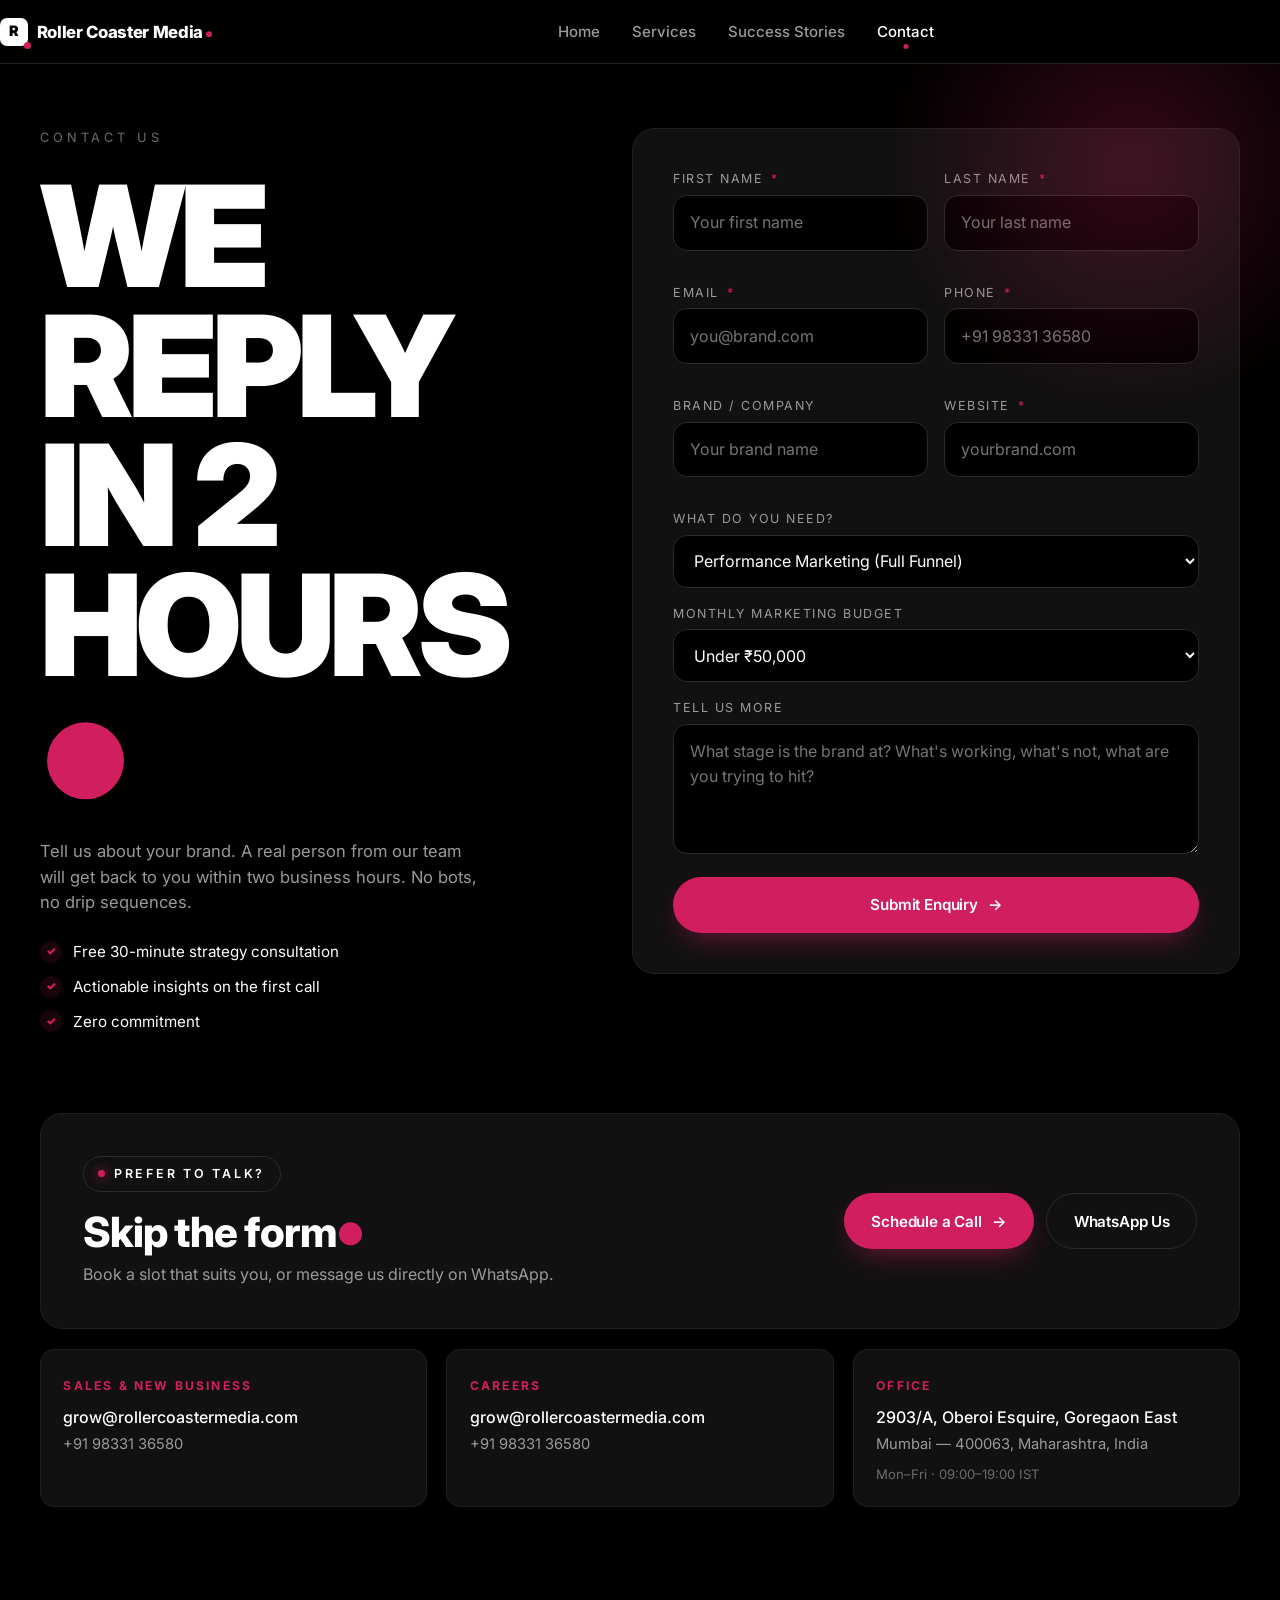
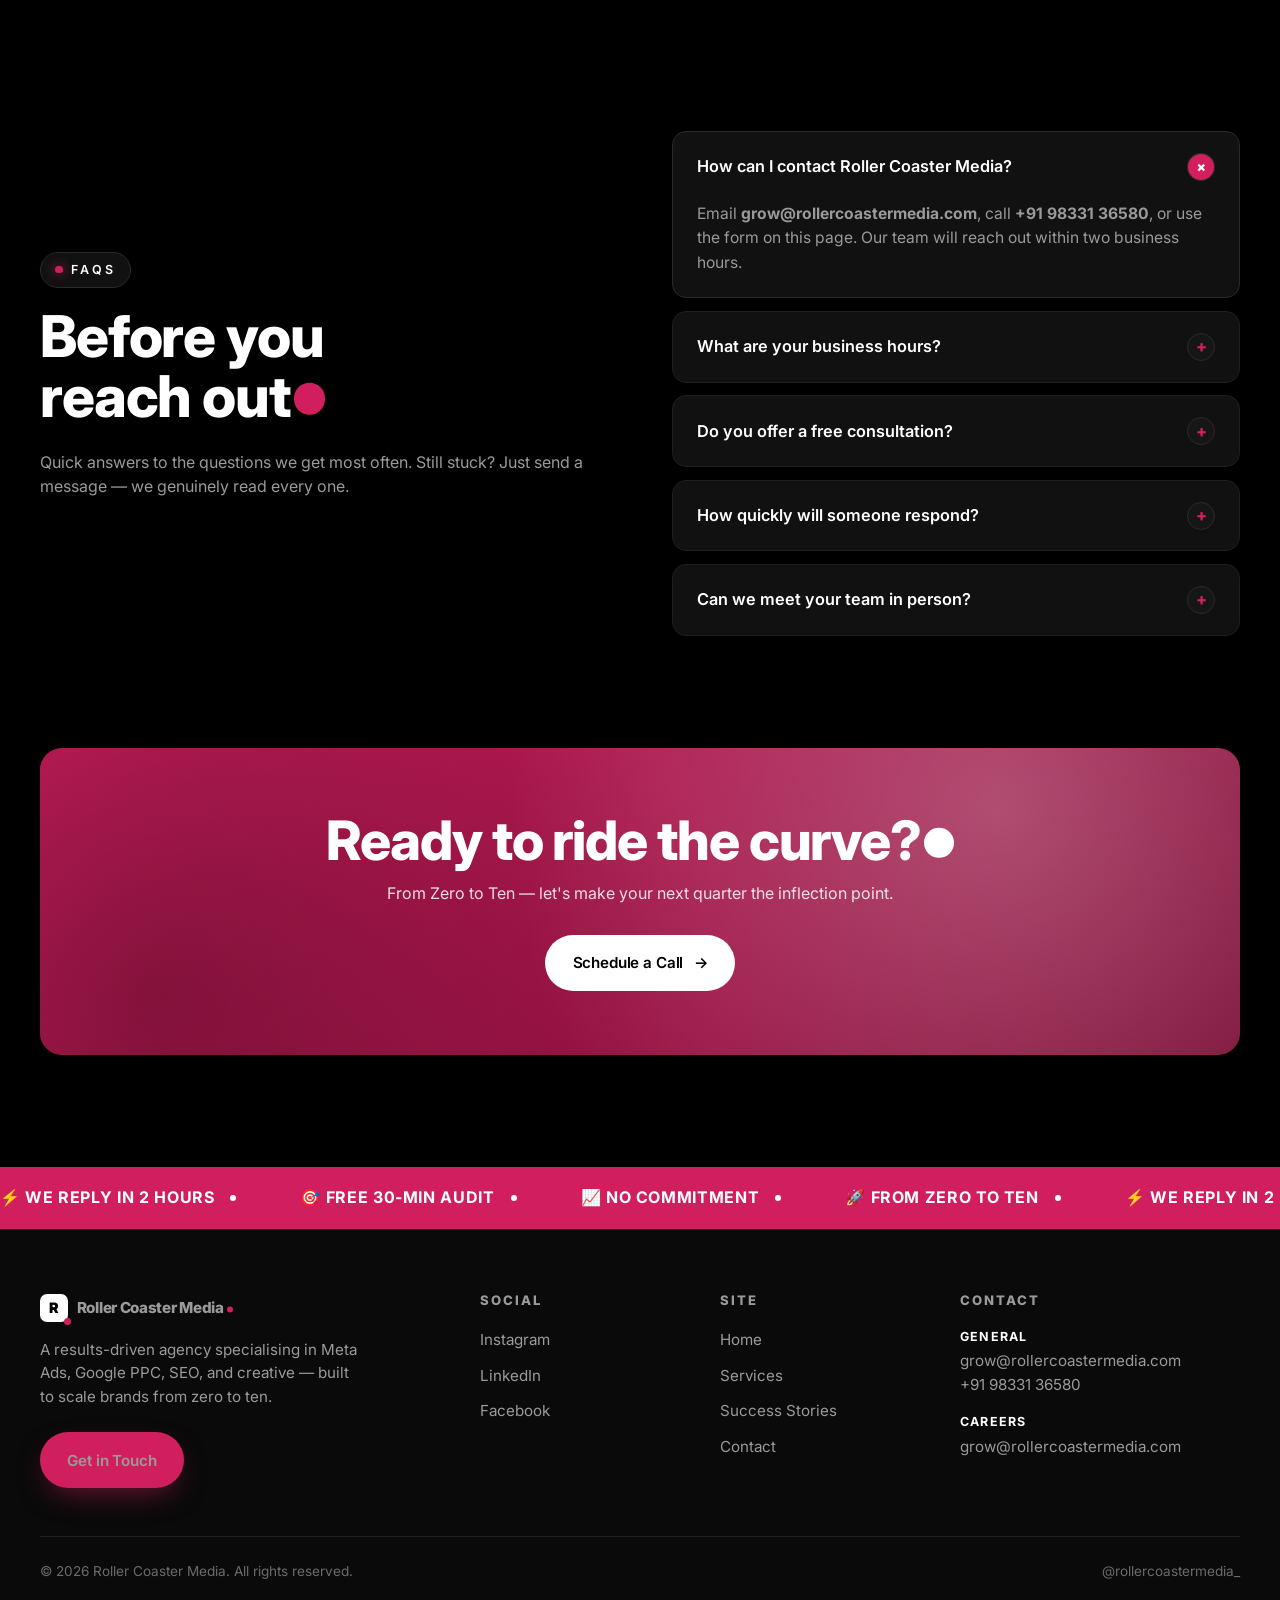
==== commit 5989bea8: "Add files via upload" ====
--- a/contact/index.html
+++ b/contact/index.html
@@ -71,30 +71,36 @@
                 </ul>
             </div>
             <div class="contact-form-wrap">
-                <form class="form" data-formspree action="https://formspree.io/f/xwlpdyoe" method="POST">
+                <form class="form" data-sheet-form action="https://script.google.com/macros/s/AKfycbzqeGxx7K91PUz4SYm6stSV-z8j1O23VH8Z6y93THFn9aJOh1J8Rsta-XZ69FkCizVzPQ/exec" method="POST">
                     <div class="row">
                         <div class="field">
-                            <label for="fname">First name</label>
+                            <label for="fname">First name <span class="req" aria-hidden="true">*</span></label>
                             <input id="fname" name="first_name" type="text" required placeholder="Your first name">
                         </div>
                         <div class="field">
-                            <label for="lname">Last name</label>
+                            <label for="lname">Last name <span class="req" aria-hidden="true">*</span></label>
                             <input id="lname" name="last_name" type="text" required placeholder="Your last name">
                         </div>
                     </div>
                     <div class="row">
                         <div class="field">
-                            <label for="email">Email</label>
+                            <label for="email">Email <span class="req" aria-hidden="true">*</span></label>
                             <input id="email" name="email" type="email" required placeholder="you@brand.com">
                         </div>
                         <div class="field">
-                            <label for="phone">Phone</label>
-                            <input id="phone" name="phone" type="tel" placeholder="+91 98331 36580">
-                        </div>
-                    </div>
-                    <div class="field">
-                        <label for="brand">Brand / Company</label>
-                        <input id="brand" name="brand" type="text" placeholder="Your brand name">
+                            <label for="phone">Phone <span class="req" aria-hidden="true">*</span></label>
+                            <input id="phone" name="phone" type="tel" required pattern="[0-9\s\+\-\(\)]{7,}" title="Please enter a valid phone number" autocomplete="tel" placeholder="+91 98331 36580">
+                        </div>
+                    </div>
+                    <div class="row">
+                        <div class="field">
+                            <label for="brand">Brand / Company</label>
+                            <input id="brand" name="brand" type="text" placeholder="Your brand name">
+                        </div>
+                        <div class="field">
+                            <label for="website">Website <span class="req" aria-hidden="true">*</span></label>
+                            <input id="website" name="website" type="text" inputmode="url" required autocomplete="url" placeholder="yourbrand.com">
+                        </div>
                     </div>
                     <div class="field">
                         <label for="service">What do you need?</label>
--- a/styles.css
+++ b/styles.css
@@ -518,6 +518,7 @@
 }
 .form textarea { min-height: 130px; resize: vertical; }
 .form .field { margin-bottom: 1rem; }
+.form .req { color: var(--rcm-magenta); margin-left: .15rem; }
 
 /* ---------- BLOG CARDS ---------- */
 .blogs-grid {
